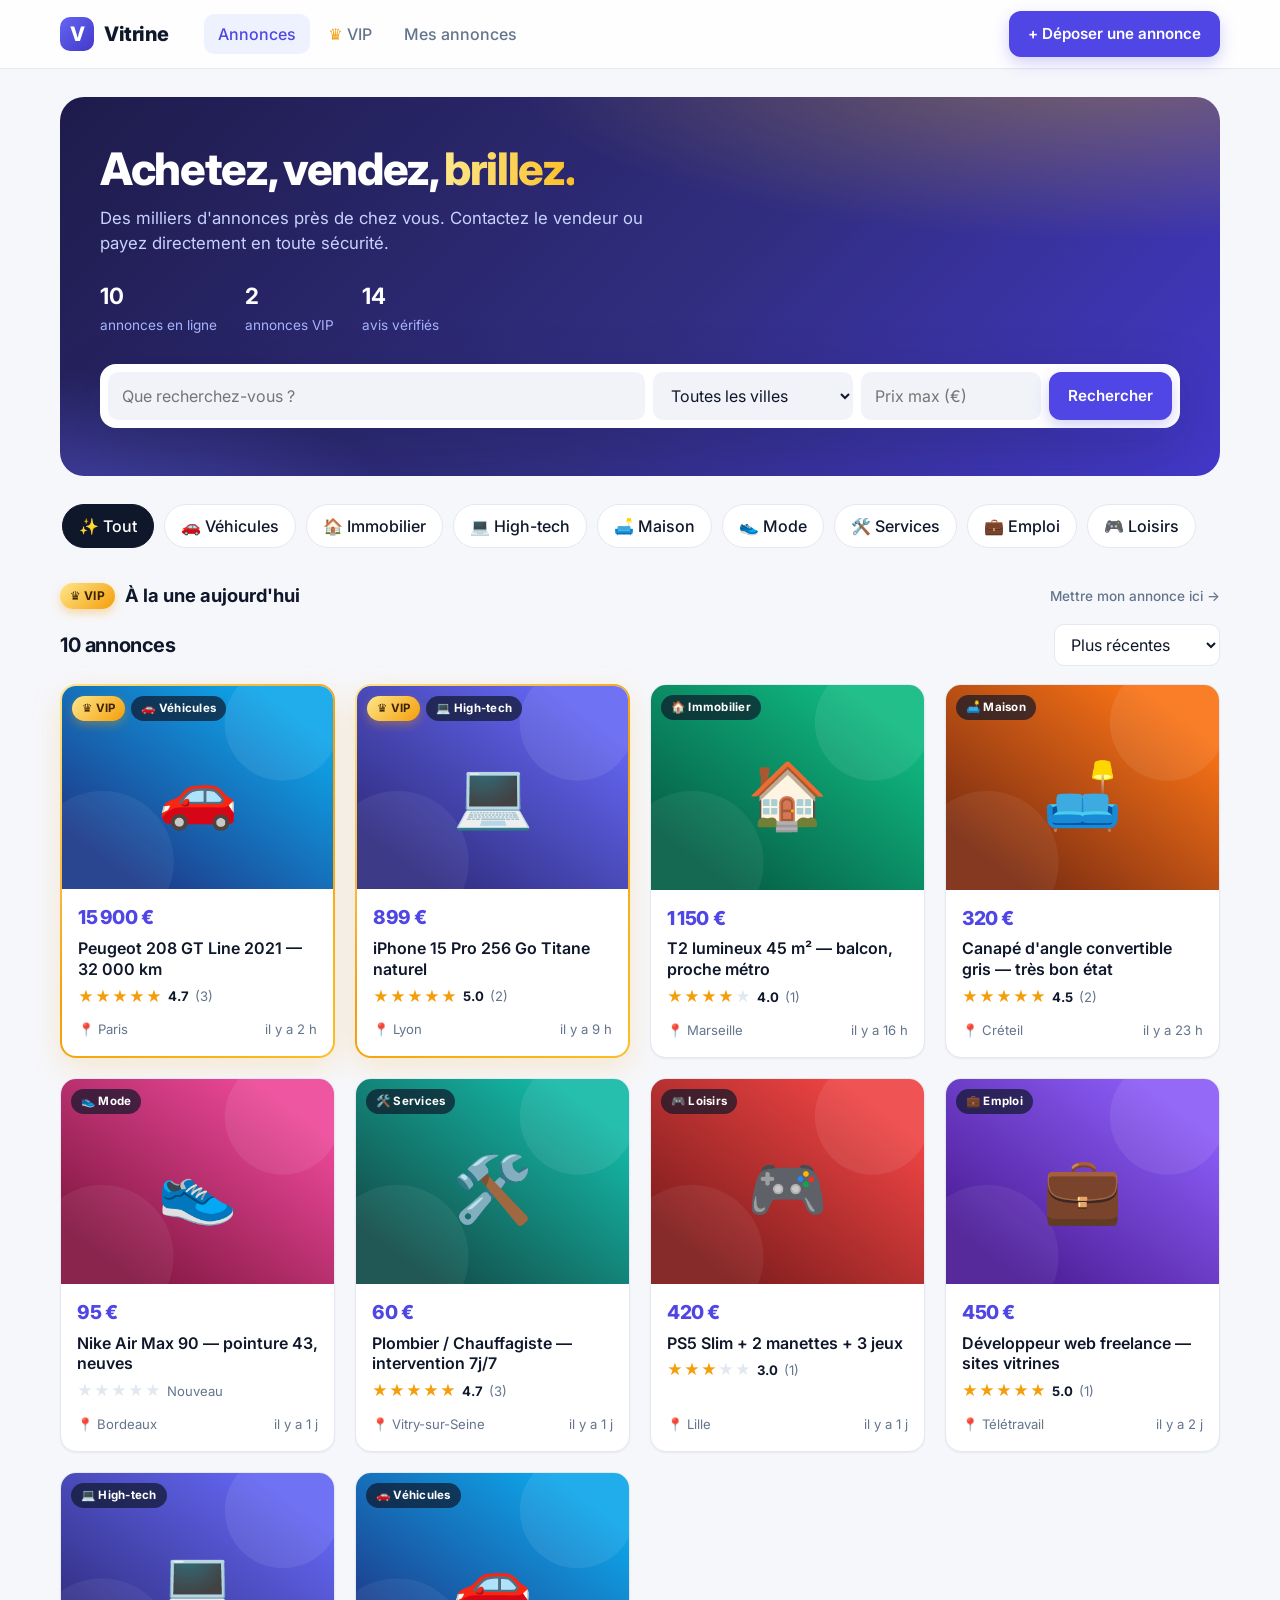
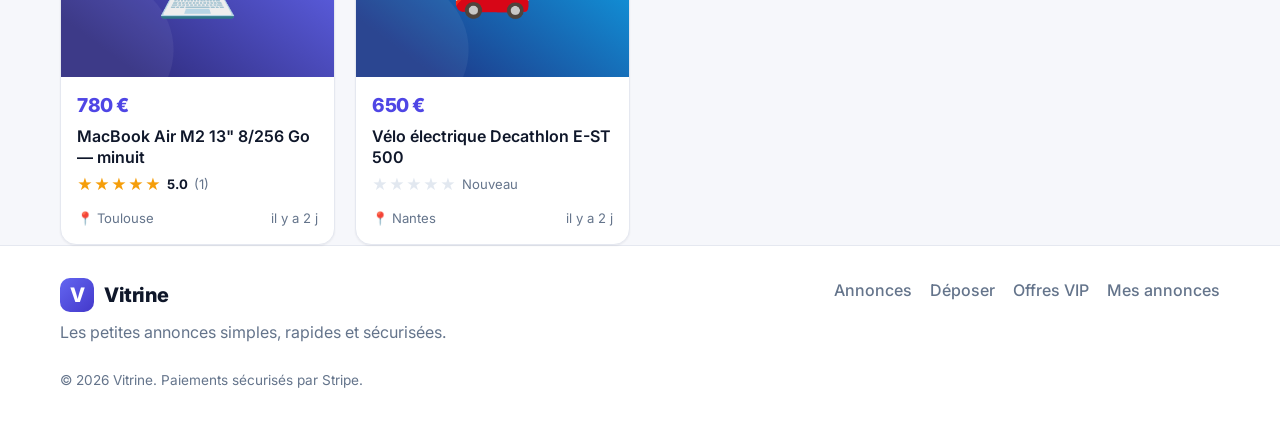
==== annonces/index.html @ 05e1b6a7 "Ajout de Vitrine : plateforme de petites annonces avec VIP, notes et paiement Co-Authored-By: Claude" ====
<!DOCTYPE html>
<html lang="fr">
<head>
  <meta charset="UTF-8">
  <meta name="viewport" content="width=device-width, initial-scale=1.0">
  <title>Vitrine — Petites annonces</title>
  <meta name="description" content="Publiez, trouvez, payez. Les petites annonces simples et sécurisées, avec mise en avant VIP.">
  <link rel="icon" href="data:image/svg+xml,<svg xmlns='http://www.w3.org/2000/svg' viewBox='0 0 32 32'><rect width='32' height='32' rx='8' fill='%234f46e5'/><path d='M9 10l7 13 7-13' stroke='white' stroke-width='3.5' fill='none' stroke-linecap='round' stroke-linejoin='round'/></svg>">
  <link rel="preconnect" href="https://fonts.googleapis.com">
  <link rel="preconnect" href="https://fonts.gstatic.com" crossorigin>
  <link href="https://fonts.googleapis.com/css2?family=Inter:wght@400;500;600;700;800&display=swap" rel="stylesheet">
  <link rel="stylesheet" href="style.css">
</head>
<body>
  <header class="topbar">
    <div class="container topbar-inner">
      <a href="#/" class="brand">
        <span class="brand-logo">V</span><span>Vitrine</span>
      </a>
      <nav class="nav">
        <a href="#/" data-nav="home">Annonces</a>
        <a href="#/vip" data-nav="vip"><span class="crown">♛</span> VIP</a>
        <a href="#/mes-annonces" data-nav="mine">Mes annonces</a>
      </nav>
      <a href="#/publier" class="btn btn-primary btn-post">+ Déposer une annonce</a>
    </div>
  </header>

  <main id="app" class="container"></main>

  <footer class="footer">
    <div class="container footer-inner">
      <div>
        <a href="#/" class="brand"><span class="brand-logo">V</span><span>Vitrine</span></a>
        <p class="muted">Les petites annonces simples, rapides et sécurisées.</p>
      </div>
      <div class="footer-links">
        <a href="#/">Annonces</a>
        <a href="#/publier">Déposer</a>
        <a href="#/vip">Offres VIP</a>
        <a href="#/mes-annonces">Mes annonces</a>
      </div>
      <p class="muted small">© <span id="year"></span> Vitrine. Paiements sécurisés par Stripe.</p>
    </div>
  </footer>

  <nav class="mobile-nav">
    <a href="#/" data-nav="home"><span>⌂</span>Annonces</a>
    <a href="#/publier" data-nav="post"><span>＋</span>Déposer</a>
    <a href="#/vip" data-nav="vip"><span>♛</span>VIP</a>
    <a href="#/mes-annonces" data-nav="mine"><span>☰</span>Mes annonces</a>
  </nav>

  <div id="modal-root"></div>
  <div id="toast-root"></div>

  <script src="config.js"></script>
  <script src="app.js"></script>
</body>
</html>
---- annonces/style.css ----
:root {
  --bg: #f6f7fb;
  --surface: #ffffff;
  --surface-2: #f1f3f9;
  --text: #0f172a;
  --muted: #64748b;
  --border: #e5e8f0;
  --primary: #4f46e5;
  --primary-600: #4338ca;
  --primary-50: #eef2ff;
  --gold: #f59e0b;
  --gold-dark: #b45309;
  --gold-bg: #fffbeb;
  --success: #16a34a;
  --danger: #dc2626;
  --radius: 16px;
  --shadow-sm: 0 1px 2px rgba(15, 23, 42, .06);
  --shadow: 0 8px 30px rgba(15, 23, 42, .08);
  --shadow-lg: 0 20px 60px rgba(15, 23, 42, .18);
}

* { box-sizing: border-box; margin: 0; padding: 0; }
html { scroll-behavior: smooth; }
body {
  font-family: "Inter", system-ui, -apple-system, sans-serif;
  background: var(--bg);
  color: var(--text);
  line-height: 1.5;
  -webkit-font-smoothing: antialiased;
  min-height: 100vh;
  display: flex;
  flex-direction: column;
}
a { color: inherit; text-decoration: none; }
img { display: block; max-width: 100%; }
button, input, select, textarea { font: inherit; color: inherit; }
.container { width: 100%; max-width: 1200px; margin: 0 auto; padding: 0 20px; }
main { flex: 1; padding-bottom: 60px; }
.muted { color: var(--muted); }
.small { font-size: .85rem; }
.hidden { display: none !important; }

/* ---------- Buttons ---------- */
.btn {
  display: inline-flex; align-items: center; justify-content: center; gap: 8px;
  padding: 11px 18px; border-radius: 12px; border: 1px solid transparent;
  font-weight: 600; font-size: .95rem; cursor: pointer;
  transition: transform .15s, background .15s, box-shadow .15s, border-color .15s;
  white-space: nowrap;
}
.btn:active { transform: translateY(1px); }
.btn-primary { background: var(--primary); color: #fff; box-shadow: 0 6px 16px rgba(79, 70, 229, .25); }
.btn-primary:hover { background: var(--primary-600); }
.btn-ghost { background: var(--surface); border-color: var(--border); }
.btn-ghost:hover { border-color: #cbd2e1; background: var(--surface-2); }
.btn-gold { background: linear-gradient(135deg, #fbbf24, #f59e0b); color: #3b2300; box-shadow: 0 6px 18px rgba(245, 158, 11, .35); }
.btn-gold:hover { filter: brightness(1.05); }
.btn-success { background: var(--success); color: #fff; }
.btn-success:hover { filter: brightness(1.08); }
.btn-danger { background: #fff; color: var(--danger); border-color: #fecaca; }
.btn-danger:hover { background: #fef2f2; }
.btn-block { width: 100%; }
.btn-lg { padding: 14px 22px; font-size: 1rem; }
.btn[disabled] { opacity: .6; cursor: not-allowed; }

/* ---------- Topbar ---------- */
.topbar {
  position: sticky; top: 0; z-index: 50;
  background: rgba(255, 255, 255, .85);
  backdrop-filter: saturate(180%) blur(12px);
  border-bottom: 1px solid var(--border);
}
.topbar-inner { display: flex; align-items: center; gap: 24px; height: 68px; }
.brand { display: inline-flex; align-items: center; gap: 10px; font-weight: 800; font-size: 1.25rem; letter-spacing: -.02em; }
.brand-logo {
  width: 34px; height: 34px; border-radius: 10px; display: grid; place-items: center;
  background: linear-gradient(135deg, #6366f1, #4338ca); color: #fff; font-weight: 800;
}
.nav { display: flex; gap: 4px; margin-left: 12px; }
.nav a { padding: 8px 14px; border-radius: 10px; font-weight: 500; color: var(--muted); transition: .15s; }
.nav a:hover { color: var(--text); background: var(--surface-2); }
.nav a.active { color: var(--primary); background: var(--primary-50); }
.crown { color: var(--gold); }
.btn-post { margin-left: auto; }

/* ---------- Hero ---------- */
.hero {
  margin: 28px 0 24px; padding: 48px 40px; border-radius: 24px; color: #fff;
  background:
    radial-gradient(1000px 300px at 90% -10%, rgba(251, 191, 36, .35), transparent 60%),
    radial-gradient(600px 300px at 0% 120%, rgba(99, 102, 241, .6), transparent 60%),
    linear-gradient(135deg, #1e1b4b, #312e81 55%, #4338ca);
  position: relative; overflow: hidden;
}
.hero h1 { font-size: clamp(1.8rem, 4vw, 2.8rem); line-height: 1.1; letter-spacing: -.03em; font-weight: 800; max-width: 640px; }
.hero h1 span { background: linear-gradient(90deg, #fde68a, #fbbf24); -webkit-background-clip: text; background-clip: text; color: transparent; }
.hero p { margin-top: 12px; color: #c7d2fe; max-width: 560px; font-size: 1.05rem; }
.hero-stats { display: flex; gap: 28px; margin-top: 22px; flex-wrap: wrap; }
.hero-stats b { display: block; font-size: 1.4rem; }
.hero-stats span { color: #a5b4fc; font-size: .85rem; }

.searchbar {
  margin-top: 28px; display: grid; grid-template-columns: 1fr 200px 180px auto; gap: 8px;
  background: #fff; padding: 8px; border-radius: 16px; box-shadow: var(--shadow-lg);
}
.searchbar input, .searchbar select { border: 0; background: var(--surface-2); padding: 12px 14px; border-radius: 10px; outline: none; color: var(--text); }
.searchbar input:focus, .searchbar select:focus { box-shadow: 0 0 0 2px var(--primary) inset; }

/* ---------- Categories ---------- */
.cats { display: flex; gap: 10px; overflow-x: auto; padding: 4px 2px 12px; scrollbar-width: none; }
.cats::-webkit-scrollbar { display: none; }
.cat {
  display: inline-flex; align-items: center; gap: 8px; padding: 9px 16px; border-radius: 999px;
  background: var(--surface); border: 1px solid var(--border); cursor: pointer; font-weight: 500;
  white-space: nowrap; transition: .15s;
}
.cat:hover { border-color: #c7cee0; }
.cat.active { background: var(--text); color: #fff; border-color: var(--text); }

/* ---------- Toolbar ---------- */
.toolbar { display: flex; align-items: center; justify-content: space-between; gap: 12px; margin: 14px 0 18px; flex-wrap: wrap; }
.toolbar h2 { font-size: 1.25rem; letter-spacing: -.02em; }
.toolbar select { padding: 9px 12px; border-radius: 10px; border: 1px solid var(--border); background: #fff; }
.section-title { display: flex; align-items: center; gap: 10px; font-size: 1.15rem; font-weight: 700; margin: 22px 0 14px; }
.section-title .pill { font-size: .75rem; }

/* ---------- Cards ---------- */
.grid { display: grid; grid-template-columns: repeat(auto-fill, minmax(260px, 1fr)); gap: 20px; }
.card {
  background: var(--surface); border-radius: var(--radius); overflow: hidden;
  border: 1px solid var(--border); box-shadow: var(--shadow-sm);
  transition: transform .2s, box-shadow .2s; cursor: pointer; display: flex; flex-direction: column;
  position: relative;
}
.card:hover { transform: translateY(-4px); box-shadow: var(--shadow); }
.card.vip { border: 2px solid transparent; background: linear-gradient(#fff, #fff) padding-box, linear-gradient(135deg, #fde68a, #f59e0b, #fbbf24) border-box; box-shadow: 0 10px 30px rgba(245, 158, 11, .18); }
.card-media { aspect-ratio: 4/3; background: var(--surface-2); position: relative; overflow: hidden; }
.card-media img { width: 100%; height: 100%; object-fit: cover; transition: transform .4s; }
.card:hover .card-media img { transform: scale(1.04); }
.card-badges { position: absolute; top: 10px; left: 10px; display: flex; gap: 6px; }
.card-body { padding: 14px 16px 16px; display: flex; flex-direction: column; gap: 6px; flex: 1; }
.card-title { font-weight: 600; font-size: 1rem; line-height: 1.3; display: -webkit-box; -webkit-line-clamp: 2; -webkit-box-orient: vertical; overflow: hidden; }
.card-price { font-weight: 800; font-size: 1.2rem; color: var(--primary); letter-spacing: -.02em; }
.card-meta { display: flex; justify-content: space-between; align-items: center; font-size: .82rem; color: var(--muted); margin-top: auto; padding-top: 6px; }

.pill { white-space: nowrap; display: inline-flex; align-items: center; gap: 4px; padding: 4px 10px; border-radius: 999px; font-size: .72rem; font-weight: 700; letter-spacing: .02em; }
.pill-vip { background: linear-gradient(135deg, #fde68a, #f59e0b); color: #3b2300; box-shadow: 0 4px 10px rgba(245, 158, 11, .35); }
.pill-cat { background: rgba(15, 23, 42, .7); color: #fff; backdrop-filter: blur(6px); }
.pill-soft { background: var(--primary-50); color: var(--primary); }
.pill-green { background: #dcfce7; color: #166534; }
.pill-gray { background: var(--surface-2); color: var(--muted); }

.stars { display: inline-flex; gap: 1px; color: #e2e8f0; font-size: .95rem; letter-spacing: 0; }
.stars .on { color: var(--gold); }
.rating { display: inline-flex; align-items: center; gap: 6px; font-size: .82rem; color: var(--muted); }
.rating b { color: var(--text); }

/* ---------- Empty ---------- */
.empty { text-align: center; padding: 60px 20px; background: var(--surface); border: 1px dashed var(--border); border-radius: var(--radius); }
.empty .icon { font-size: 2.5rem; }
.empty h3 { margin: 10px 0 6px; }
.empty .btn { margin-top: 16px; }

/* ---------- Detail ---------- */
.breadcrumb { margin: 24px 0 16px; font-size: .9rem; color: var(--muted); }
.breadcrumb a:hover { color: var(--primary); }
.detail { display: grid; grid-template-columns: 1fr 380px; gap: 24px; align-items: start; }
.panel { background: var(--surface); border: 1px solid var(--border); border-radius: var(--radius); padding: 22px; box-shadow: var(--shadow-sm); }
.gallery-main { aspect-ratio: 16/10; border-radius: var(--radius); overflow: hidden; background: var(--surface-2); position: relative; }
.gallery-main img { width: 100%; height: 100%; object-fit: cover; }
.thumbs { display: flex; gap: 10px; margin-top: 10px; overflow-x: auto; }
.thumbs img { width: 84px; height: 64px; object-fit: cover; border-radius: 10px; cursor: pointer; opacity: .6; border: 2px solid transparent; flex-shrink: 0; }
.thumbs img.active { opacity: 1; border-color: var(--primary); }
.detail h1 { font-size: 1.7rem; letter-spacing: -.02em; line-height: 1.2; margin: 18px 0 6px; }
.detail .price-big { font-size: 2rem; font-weight: 800; color: var(--primary); letter-spacing: -.03em; }
.meta-row { display: flex; gap: 14px; flex-wrap: wrap; color: var(--muted); font-size: .9rem; margin: 8px 0 18px; }
.desc { white-space: pre-line; color: #334155; }
.side { position: sticky; top: 88px; display: flex; flex-direction: column; gap: 16px; }
.seller { display: flex; align-items: center; gap: 12px; margin-bottom: 16px; }
.avatar { width: 48px; height: 48px; border-radius: 50%; display: grid; place-items: center; font-weight: 700; color: #fff; background: linear-gradient(135deg, #6366f1, #a855f7); flex-shrink: 0; }
.seller b { display: block; }
.contact-box { display: flex; flex-direction: column; gap: 10px; }
.contact-line { display: flex; align-items: center; gap: 10px; padding: 12px 14px; border-radius: 12px; background: var(--surface-2); font-weight: 500; word-break: break-all; }
.contact-line:hover { background: var(--primary-50); color: var(--primary); }
.secure { display: flex; gap: 8px; align-items: center; font-size: .8rem; color: var(--muted); margin-top: 10px; }
.vip-promo { background: var(--gold-bg); border: 1px solid #fde68a; }
.vip-promo h4 { display: flex; gap: 6px; align-items: center; margin-bottom: 4px; }

/* Reviews */
.reviews-head { display: flex; align-items: center; gap: 24px; margin-bottom: 18px; flex-wrap: wrap; }
.big-score { font-size: 2.8rem; font-weight: 800; letter-spacing: -.04em; line-height: 1; }
.bars { flex: 1; min-width: 200px; display: flex; flex-direction: column; gap: 4px; }
.bar { display: grid; grid-template-columns: 28px 1fr 28px; align-items: center; gap: 8px; font-size: .8rem; color: var(--muted); }
.bar-track { height: 8px; background: var(--surface-2); border-radius: 99px; overflow: hidden; }
.bar-fill { height: 100%; background: var(--gold); border-radius: 99px; }
.review { padding: 14px 0; border-top: 1px solid var(--border); }
.review-top { display: flex; justify-content: space-between; align-items: center; gap: 10px; }
.review p { margin-top: 6px; color: #334155; }
.star-input { display: inline-flex; flex-direction: row-reverse; gap: 2px; }
.star-input input { display: none; }
.star-input label { font-size: 1.8rem; color: #e2e8f0; cursor: pointer; transition: color .1s, transform .1s; line-height: 1; }
.star-input label:hover, .star-input label:hover ~ label, .star-input input:checked ~ label { color: var(--gold); }
.star-input label:hover { transform: scale(1.15); }

/* ---------- Forms ---------- */
.page-head { margin: 32px 0 20px; }
.page-head h1 { font-size: 1.9rem; letter-spacing: -.03em; }
.form-layout { display: grid; grid-template-columns: 1fr 340px; gap: 24px; align-items: start; }
.form-section { margin-bottom: 18px; }
.form-section h3 { font-size: 1rem; margin-bottom: 14px; display: flex; align-items: center; gap: 8px; }
.form-section h3 .num { width: 24px; height: 24px; border-radius: 50%; background: var(--primary); color: #fff; display: grid; place-items: center; font-size: .75rem; }
.field { display: flex; flex-direction: column; gap: 6px; margin-bottom: 14px; }
.field label { font-weight: 600; font-size: .88rem; }
.field label .opt { font-weight: 400; color: var(--muted); }
.field input, .field select, .field textarea {
  padding: 12px 14px; border-radius: 12px; border: 1px solid var(--border); background: #fff; outline: none; transition: .15s;
}
.field input:focus, .field select:focus, .field textarea:focus { border-color: var(--primary); box-shadow: 0 0 0 4px rgba(79, 70, 229, .12); }
.field textarea { resize: vertical; min-height: 130px; }
.field .hint { font-size: .78rem; color: var(--muted); }
.row-2 { display: grid; grid-template-columns: 1fr 1fr; gap: 14px; }
.dropzone {
  border: 2px dashed #cbd2e1; border-radius: 14px; padding: 26px; text-align: center; cursor: pointer;
  background: var(--surface-2); transition: .15s;
}
.dropzone:hover, .dropzone.drag { border-color: var(--primary); background: var(--primary-50); }
.previews { display: grid; grid-template-columns: repeat(auto-fill, minmax(90px, 1fr)); gap: 10px; margin-top: 12px; }
.preview { position: relative; aspect-ratio: 1; border-radius: 10px; overflow: hidden; }
.preview img { width: 100%; height: 100%; object-fit: cover; }
.preview button { position: absolute; top: 4px; right: 4px; width: 24px; height: 24px; border-radius: 50%; border: 0; background: rgba(0, 0, 0, .65); color: #fff; cursor: pointer; }
.check { display: flex; gap: 10px; align-items: flex-start; padding: 14px; border-radius: 12px; border: 1px solid var(--border); cursor: pointer; }
.check input { margin-top: 3px; accent-color: var(--primary); }

/* ---------- VIP pricing ---------- */
.plans { display: grid; grid-template-columns: repeat(3, 1fr); gap: 18px; margin-top: 10px; }
.plan {
  background: #fff; border: 2px solid var(--border); border-radius: 20px; padding: 24px; position: relative;
  cursor: pointer; transition: .2s; display: flex; flex-direction: column; gap: 8px;
}
.plan:hover { border-color: #fcd34d; transform: translateY(-3px); }
.plan.selected { border-color: var(--gold); box-shadow: 0 12px 30px rgba(245, 158, 11, .22); background: var(--gold-bg); }
.plan .tag { position: absolute; top: -12px; right: 18px; }
.plan h3 { font-size: 1.05rem; }
.plan .amount { font-size: 2.2rem; font-weight: 800; letter-spacing: -.04em; }
.plan .amount small { font-size: .9rem; color: var(--muted); font-weight: 500; }
.plan ul { list-style: none; display: flex; flex-direction: column; gap: 6px; margin-top: 6px; font-size: .9rem; color: #334155; }
.plan li::before { content: "✓"; color: var(--success); font-weight: 800; margin-right: 8px; }
.vip-hero {
  margin: 28px 0 20px; border-radius: 24px; padding: 40px; color: #3b2300;
  background: radial-gradient(600px 200px at 100% 0%, rgba(255, 255, 255, .6), transparent), linear-gradient(135deg, #fde68a, #fbbf24 60%, #f59e0b);
}
.vip-hero h1 { font-size: clamp(1.6rem, 3.5vw, 2.4rem); letter-spacing: -.03em; line-height: 1.1; }
.vip-hero p { margin-top: 8px; max-width: 600px; }
.ad-picker { display: flex; flex-direction: column; gap: 10px; }
.ad-pick { display: flex; align-items: center; gap: 12px; padding: 10px; border: 2px solid var(--border); border-radius: 14px; cursor: pointer; background: #fff; }
.ad-pick.selected { border-color: var(--primary); background: var(--primary-50); }
.ad-pick img { width: 64px; height: 48px; object-fit: cover; border-radius: 8px; }
.summary-line { display: flex; justify-content: space-between; padding: 8px 0; font-size: .95rem; }
.summary-total { border-top: 1px solid var(--border); margin-top: 6px; padding-top: 12px; font-weight: 800; font-size: 1.15rem; }

/* ---------- My ads ---------- */
.mine-list { display: flex; flex-direction: column; gap: 14px; }
.mine-item { display: grid; grid-template-columns: 120px 1fr auto; gap: 16px; align-items: center; background: #fff; border: 1px solid var(--border); border-radius: var(--radius); padding: 12px; }
.mine-item img { width: 120px; height: 90px; object-fit: cover; border-radius: 10px; }
.mine-item .actions { display: flex; gap: 8px; flex-wrap: wrap; justify-content: flex-end; }
.stat-grid { display: grid; grid-template-columns: repeat(3, 1fr); gap: 14px; margin-bottom: 20px; }
.stat { background: #fff; border: 1px solid var(--border); border-radius: var(--radius); padding: 18px; }
.stat b { font-size: 1.6rem; display: block; letter-spacing: -.03em; }

/* ---------- Modal ---------- */
.modal-backdrop {
  position: fixed; inset: 0; background: rgba(15, 23, 42, .55); backdrop-filter: blur(4px);
  display: grid; place-items: center; z-index: 100; padding: 16px; animation: fade .2s;
}
.modal { background: #fff; border-radius: 20px; width: 100%; max-width: 460px; box-shadow: var(--shadow-lg); animation: pop .25s cubic-bezier(.2, .9, .3, 1.2); max-height: 92vh; overflow: auto; }
.modal-head { padding: 20px 22px; border-bottom: 1px solid var(--border); display: flex; justify-content: space-between; align-items: center; }
.modal-head h3 { font-size: 1.1rem; }
.modal-close { border: 0; background: var(--surface-2); width: 32px; height: 32px; border-radius: 50%; cursor: pointer; font-size: 1.1rem; }
.modal-body { padding: 22px; }
.stripe-badge { display: flex; align-items: center; justify-content: center; gap: 6px; font-size: .8rem; color: var(--muted); margin-top: 12px; }
.stripe-badge b { color: #635bff; }
.card-input { display: grid; grid-template-columns: 1fr 90px 70px; border: 1px solid var(--border); border-radius: 12px; overflow: hidden; }
.card-input input { border: 0; padding: 12px; outline: none; min-width: 0; }
.card-input input + input { border-left: 1px solid var(--border); }
.card-input:focus-within { border-color: var(--primary); box-shadow: 0 0 0 4px rgba(79, 70, 229, .12); }
.demo-note { background: #f0f9ff; border: 1px solid #bae6fd; color: #075985; padding: 10px 12px; border-radius: 10px; font-size: .82rem; margin-bottom: 16px; }
.success-anim { text-align: center; padding: 10px 0; }
.success-anim .check-circle { width: 72px; height: 72px; border-radius: 50%; background: #dcfce7; color: var(--success); display: grid; place-items: center; font-size: 2.2rem; margin: 0 auto 12px; animation: pop .4s; }
.spinner { width: 18px; height: 18px; border: 2.5px solid rgba(255, 255, 255, .4); border-top-color: #fff; border-radius: 50%; animation: spin .7s linear infinite; }

/* ---------- Toast ---------- */
#toast-root { position: fixed; bottom: 20px; left: 50%; transform: translateX(-50%); z-index: 200; display: flex; flex-direction: column; gap: 8px; align-items: center; }
.toast { background: var(--text); color: #fff; padding: 12px 18px; border-radius: 12px; box-shadow: var(--shadow-lg); font-weight: 500; animation: up .3s; }
.toast.ok { background: var(--success); }
.toast.err { background: var(--danger); }

/* ---------- Footer ---------- */
.footer { background: #fff; border-top: 1px solid var(--border); padding: 32px 0; }
.footer-inner { display: grid; grid-template-columns: 1fr auto; gap: 18px; align-items: start; }
.footer-inner p { margin-top: 8px; }
.footer-links { display: flex; gap: 18px; flex-wrap: wrap; color: var(--muted); font-weight: 500; }
.footer-links a:hover { color: var(--primary); }
.footer-inner > .small { grid-column: 1 / -1; }

@keyframes fade { from { opacity: 0; } }
@keyframes pop { from { opacity: 0; transform: scale(.94); } }
@keyframes up { from { opacity: 0; transform: translateY(10px); } }
@keyframes spin { to { transform: rotate(360deg); } }

/* ---------- Responsive ---------- */
@media (max-width: 960px) {
  .detail, .form-layout { grid-template-columns: 1fr; }
  .side { position: static; }
  .plans { grid-template-columns: 1fr; }
}
@media (max-width: 760px) {
  .container { padding: 0 16px; }
  .nav { display: none; }
  .btn-post { padding: 10px 14px; font-size: .88rem; }
  .hero, .vip-hero { padding: 28px 20px; border-radius: 18px; }
  .searchbar { grid-template-columns: 1fr; }
  .searchbar > * { min-width: 0; width: 100%; }
  #toast-root { bottom: 80px; width: calc(100% - 32px); }
  .row-2 { grid-template-columns: 1fr; }
  .mine-item { grid-template-columns: 90px 1fr; }
  .mine-item img { width: 90px; height: 70px; }
  .mine-item .actions { grid-column: 1 / -1; justify-content: flex-start; }
  .stat-grid { grid-template-columns: 1fr 1fr 1fr; gap: 8px; }
  .stat { padding: 12px; }
  .stat b { font-size: 1.2rem; }
  .footer-inner { grid-template-columns: 1fr; }
  .mobile-nav { display: flex !important; }
  body { padding-bottom: 64px; }
}
.mobile-nav {
  display: none; position: fixed; bottom: 0; left: 0; right: 0; z-index: 60; background: #fff;
  border-top: 1px solid var(--border); height: 64px; justify-content: space-around; align-items: center;
}
.mobile-nav a { display: flex; flex-direction: column; align-items: center; font-size: .72rem; color: var(--muted); gap: 2px; font-weight: 500; }
.mobile-nav a span { font-size: 1.2rem; }
.mobile-nav a.active { color: var(--primary); }
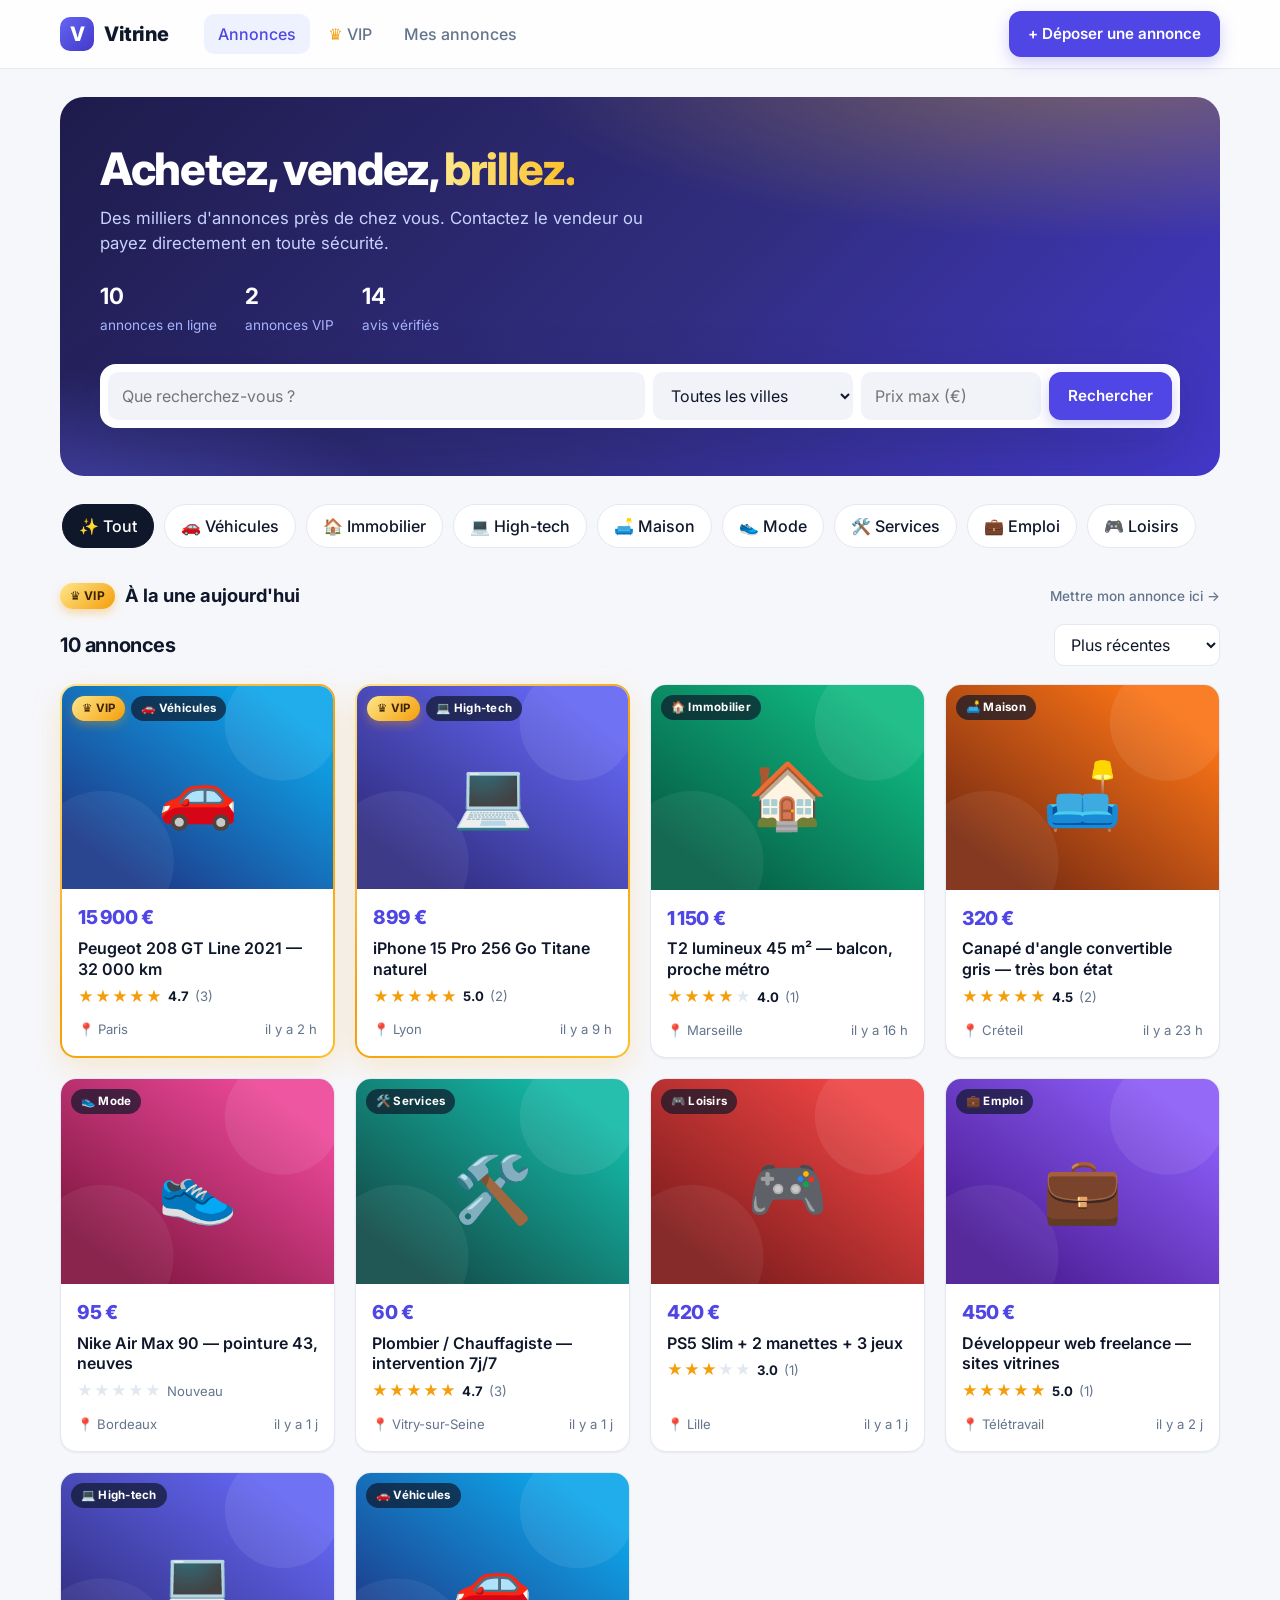
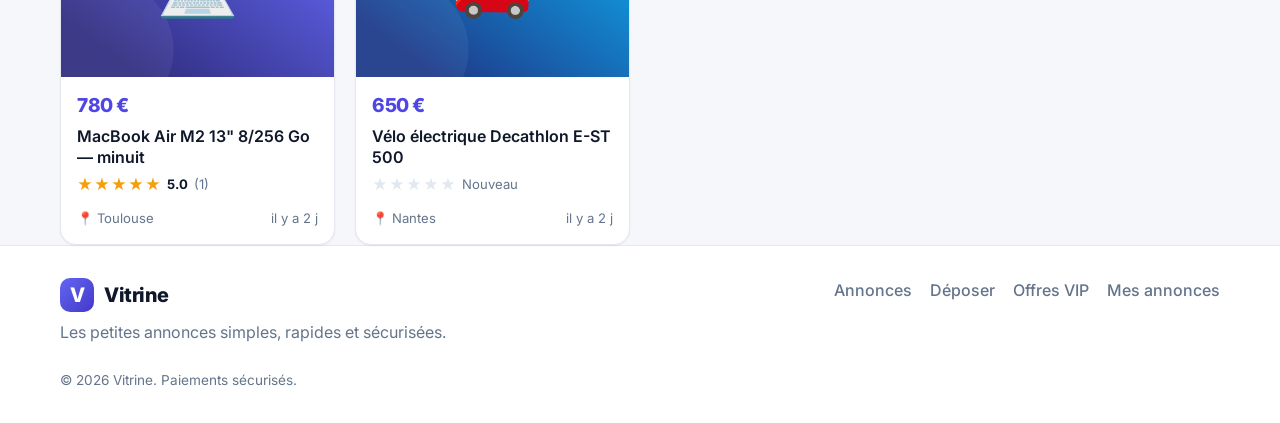
==== commit 9d875631: "Vitrine : routes compatibles, confirmation intégrée, bouton de paiement en lien Co-Authored-By: Clau" ====
--- a/annonces/index.html
+++ b/annonces/index.html
@@ -14,15 +14,15 @@
 <body>
   <header class="topbar">
     <div class="container topbar-inner">
-      <a href="#/" class="brand">
+      <a href="#" class="brand">
         <span class="brand-logo">V</span><span>Vitrine</span>
       </a>
       <nav class="nav">
-        <a href="#/" data-nav="home">Annonces</a>
-        <a href="#/vip" data-nav="vip"><span class="crown">♛</span> VIP</a>
-        <a href="#/mes-annonces" data-nav="mine">Mes annonces</a>
+        <a href="#" data-nav="home">Annonces</a>
+        <a href="#vip" data-nav="vip"><span class="crown">♛</span> VIP</a>
+        <a href="#mes-annonces" data-nav="mine">Mes annonces</a>
       </nav>
-      <a href="#/publier" class="btn btn-primary btn-post">+ Déposer une annonce</a>
+      <a href="#publier" class="btn btn-primary btn-post">+ Déposer une annonce</a>
     </div>
   </header>
 
@@ -31,24 +31,24 @@
   <footer class="footer">
     <div class="container footer-inner">
       <div>
-        <a href="#/" class="brand"><span class="brand-logo">V</span><span>Vitrine</span></a>
+        <a href="#" class="brand"><span class="brand-logo">V</span><span>Vitrine</span></a>
         <p class="muted">Les petites annonces simples, rapides et sécurisées.</p>
       </div>
       <div class="footer-links">
-        <a href="#/">Annonces</a>
-        <a href="#/publier">Déposer</a>
-        <a href="#/vip">Offres VIP</a>
-        <a href="#/mes-annonces">Mes annonces</a>
+        <a href="#">Annonces</a>
+        <a href="#publier">Déposer</a>
+        <a href="#vip">Offres VIP</a>
+        <a href="#mes-annonces">Mes annonces</a>
       </div>
-      <p class="muted small">© <span id="year"></span> Vitrine. Paiements sécurisés par Stripe.</p>
+      <p class="muted small">© <span id="year"></span> Vitrine. Paiements sécurisés.</p>
     </div>
   </footer>
 
   <nav class="mobile-nav">
-    <a href="#/" data-nav="home"><span>⌂</span>Annonces</a>
-    <a href="#/publier" data-nav="post"><span>＋</span>Déposer</a>
-    <a href="#/vip" data-nav="vip"><span>♛</span>VIP</a>
-    <a href="#/mes-annonces" data-nav="mine"><span>☰</span>Mes annonces</a>
+    <a href="#" data-nav="home"><span>⌂</span>Annonces</a>
+    <a href="#publier" data-nav="post"><span>＋</span>Déposer</a>
+    <a href="#vip" data-nav="vip"><span>♛</span>VIP</a>
+    <a href="#mes-annonces" data-nav="mine"><span>☰</span>Mes annonces</a>
   </nav>
 
   <div id="modal-root"></div>
--- a/annonces/style.css
+++ b/annonces/style.css
@@ -1,4 +1,5 @@
 :root {
+  color-scheme: light;
   --bg: #f6f7fb;
   --surface: #ffffff;
   --surface-2: #f1f3f9;
@@ -65,7 +66,7 @@
 
 /* ---------- Topbar ---------- */
 .topbar {
-  position: sticky; top: 0; z-index: 50;
+  position: sticky; top: env(safe-area-inset-top, 0px); z-index: 50;
   background: rgba(255, 255, 255, .85);
   backdrop-filter: saturate(180%) blur(12px);
   border-bottom: 1px solid var(--border);
@@ -334,7 +335,7 @@
 }
 .mobile-nav {
   display: none; position: fixed; bottom: 0; left: 0; right: 0; z-index: 60; background: #fff;
-  border-top: 1px solid var(--border); height: 64px; justify-content: space-around; align-items: center;
+  border-top: 1px solid var(--border); height: calc(64px + env(safe-area-inset-bottom, 0px)); padding-bottom: env(safe-area-inset-bottom, 0px); justify-content: space-around; align-items: center;
 }
 .mobile-nav a { display: flex; flex-direction: column; align-items: center; font-size: .72rem; color: var(--muted); gap: 2px; font-weight: 500; }
 .mobile-nav a span { font-size: 1.2rem; }
